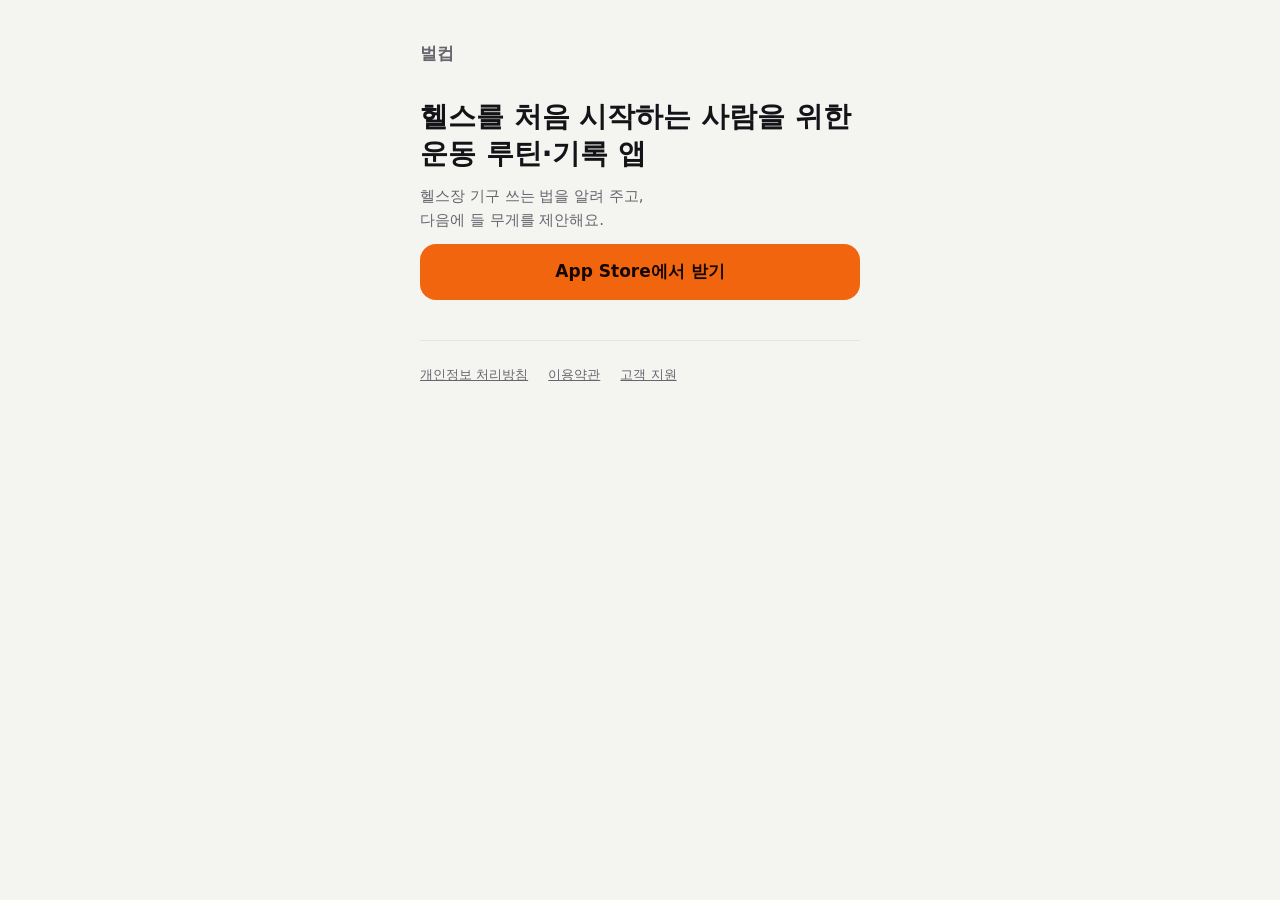
==== index.html @ 5767cc4a "bulcup.kr 사이트" ====
<!DOCTYPE html>
<html lang="ko">
<head>
<meta charset="utf-8">
<meta name="viewport" content="width=device-width, initial-scale=1, viewport-fit=cover">
<meta http-equiv="Content-Security-Policy" content="default-src 'none'; style-src 'self'; img-src 'self'; base-uri 'none'; form-action 'none'">
<meta name="referrer" content="no-referrer">
<title>벌컵</title>
<link rel="stylesheet" href="/site.css">
</head>
<body>
<main>
  <p class="wordmark">벌컵</p>
  <h1>헬스를 처음 시작하는 사람을 위한 운동 루틴·기록 앱</h1>
  <p class="sub">헬스장 기구 쓰는 법을 알려 주고,<br>다음에 들 무게를 제안해요.</p>
  <a class="button" href="https://apps.apple.com/kr/app/id6822601640">App Store에서 받기</a>
  <footer>
    <a href="https://pherd94.github.io/bulcup-privacy/">개인정보 처리방침</a>
    <a href="https://pherd94.github.io/bulcup-privacy/terms/">이용약관</a>
    <a href="https://pherd94.github.io/bulcup-privacy/support/">고객 지원</a>
  </footer>
</main>
</body>
</html>
---- site.css ----
/* DESIGN.md §2 color tokens. Light is derived, dark is the source; the page follows the system setting. */
:root {
  color-scheme: light dark;
  --bg: #F4F4F1; --surface: #FFFFFF; --surface-raised: #F0EFEB; --stroke: #E6E5E0; --stroke-strong: #C9C8C2;
  --text-primary: #141418; --text-secondary: #66666E; --accent: #F2650F; --on-accent: #140800;
}
@media (prefers-color-scheme: dark) {
  :root {
    --bg: #0B0B0F; --surface: #16161B; --surface-raised: #202027; --stroke: #26262E; --stroke-strong: #3A3A44;
    --text-primary: #F5F5F2; --text-secondary: #A1A1AA; --accent: #FF7A1A;
  }
}

* { box-sizing: border-box; }
html { -webkit-text-size-adjust: 100%; }
body {
  margin: 0; background: var(--bg); color: var(--text-primary);
  font-family: -apple-system, BlinkMacSystemFont, "Apple SD Gothic Neo", system-ui, sans-serif;
  font-size: 1.0625rem; line-height: 1.6; word-break: keep-all; overflow-wrap: break-word;
}
main {
  max-width: 30rem; margin: 0 auto;
  padding: max(2.5rem, env(safe-area-inset-top)) max(1.25rem, env(safe-area-inset-right)) 3rem max(1.25rem, env(safe-area-inset-left));
}
h1 { font-size: 1.75rem; line-height: 1.3; margin: 0 0 .75rem; font-weight: 700; }
p { margin: 0 0 .75rem; }
.wordmark { font-weight: 700; color: var(--text-secondary); margin-bottom: 2rem; }
.sub { color: var(--text-secondary); font-size: .9375rem; }
.card {
  background: var(--surface); border: 1px solid var(--stroke); border-radius: 20px;
  padding: 1.25rem; margin: 1.5rem 0 .75rem;
}
.label { font-size: .75rem; font-weight: 600; color: var(--text-secondary); margin: 0 0 .25rem; }
.code {
  font-family: ui-rounded, "SF Pro Rounded", system-ui, sans-serif; font-variant-numeric: tabular-nums;
  font-size: clamp(2.25rem, 12vw, 3rem); font-weight: 700; letter-spacing: .12em; line-height: 1.2;
  margin: 0 0 1rem; user-select: all; -webkit-user-select: all;
}
.button {
  display: flex; align-items: center; justify-content: center; width: 100%;
  min-height: 56px; padding: .75rem 1rem; border: 0; border-radius: 16px;
  font: inherit; font-weight: 600; text-decoration: none; cursor: pointer;
  background: var(--accent); color: var(--on-accent);
}
.button.secondary { min-height: 48px; background: var(--surface-raised); color: var(--text-primary); }
.button:active { opacity: .9; }
:focus-visible { outline: 2px solid var(--text-primary); outline-offset: 2px; }
.status { margin: .5rem 0 0; font-size: .9375rem; color: var(--text-secondary); text-align: center; }
a { color: var(--text-primary); }
footer { margin-top: 2.5rem; padding-top: 1rem; border-top: 1px solid var(--stroke); font-size: .8125rem; color: var(--text-secondary); }
footer a { color: var(--text-secondary); margin-right: 1rem; display: inline-block; padding: .5rem 0; }
[hidden] { display: none !important; }
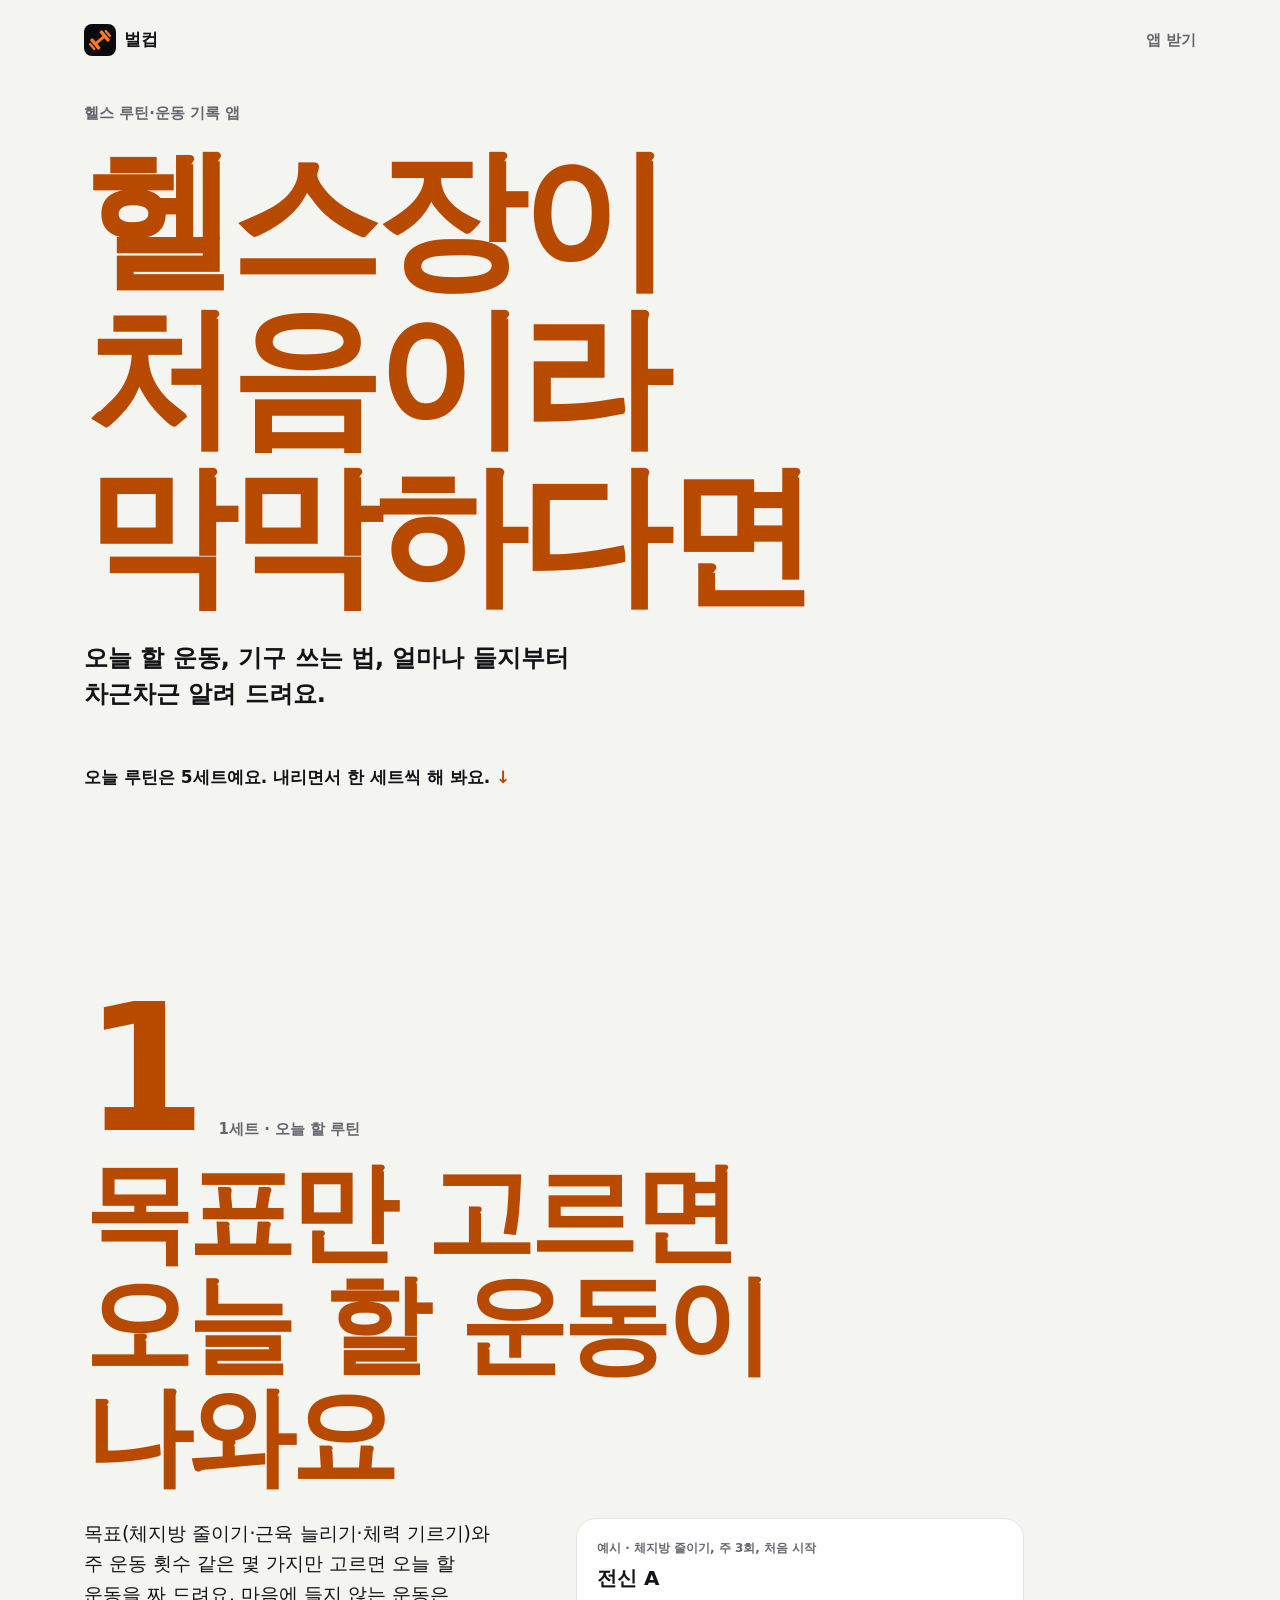
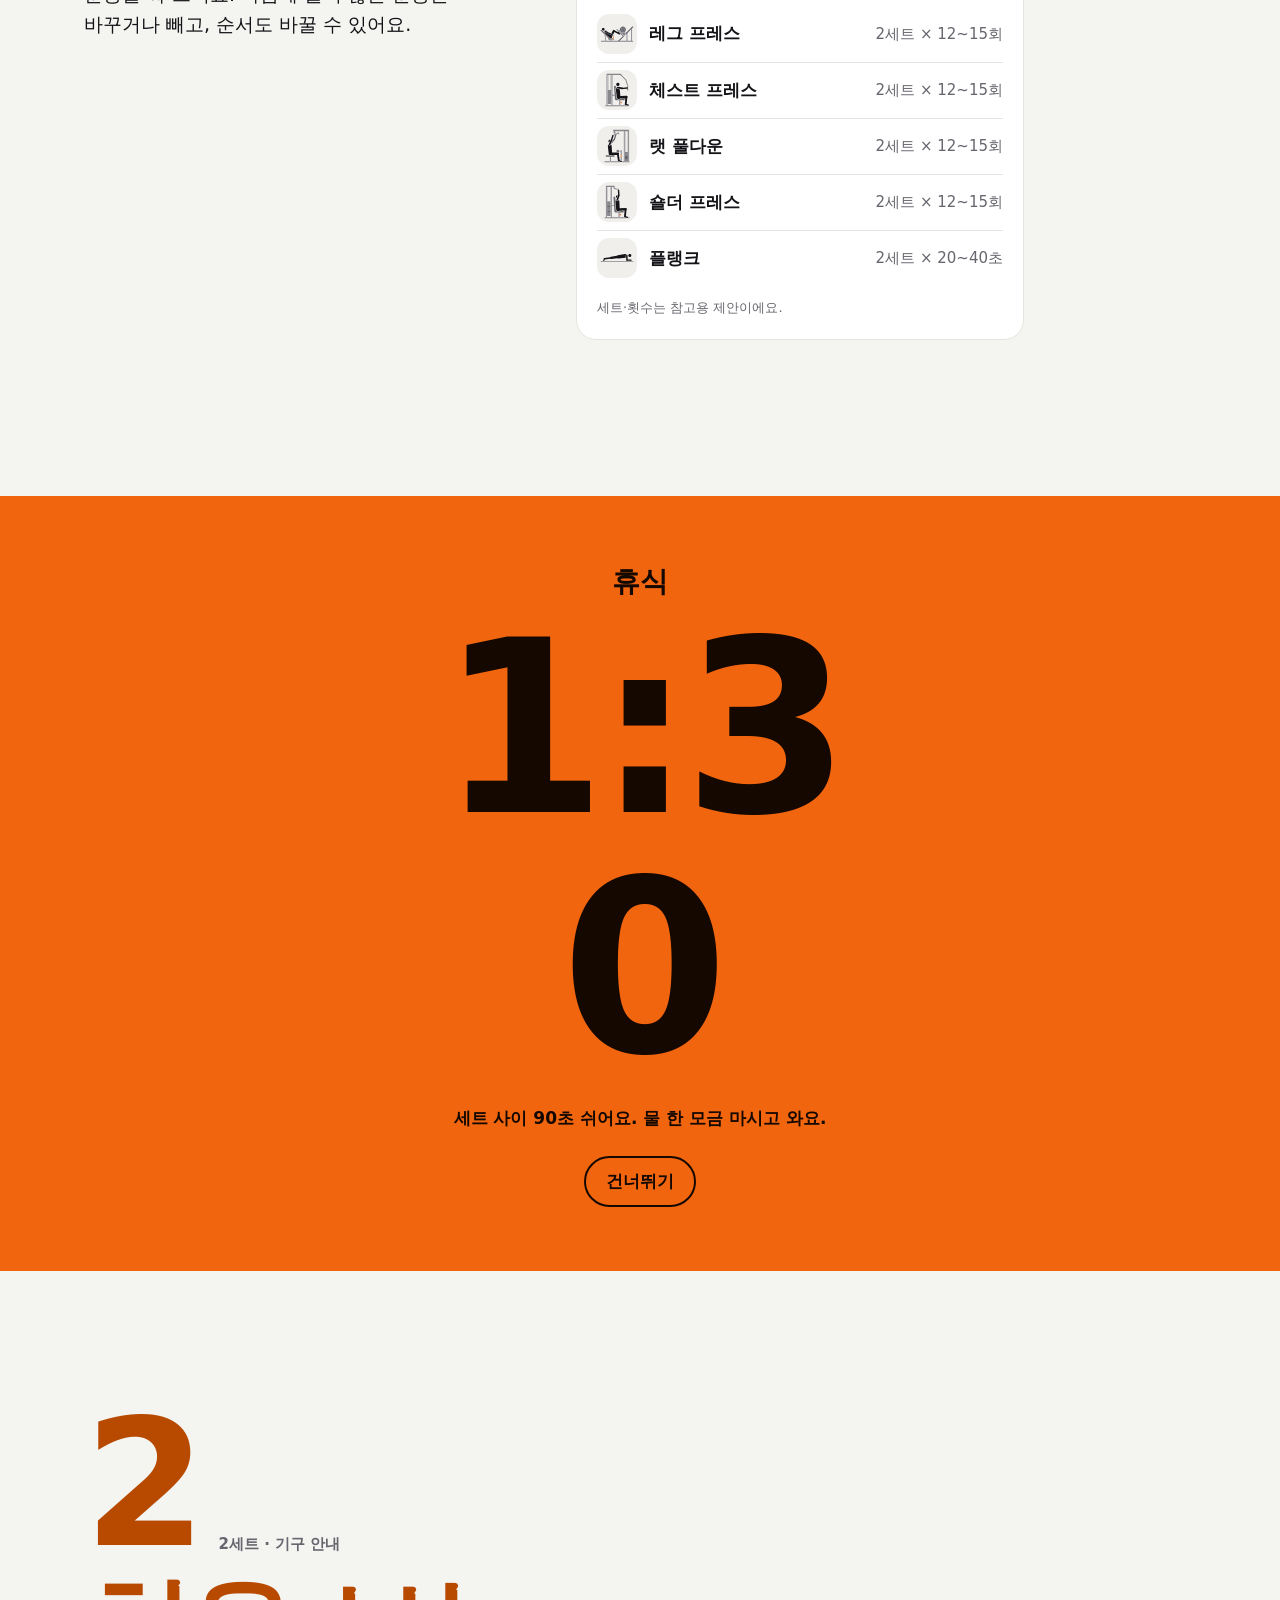
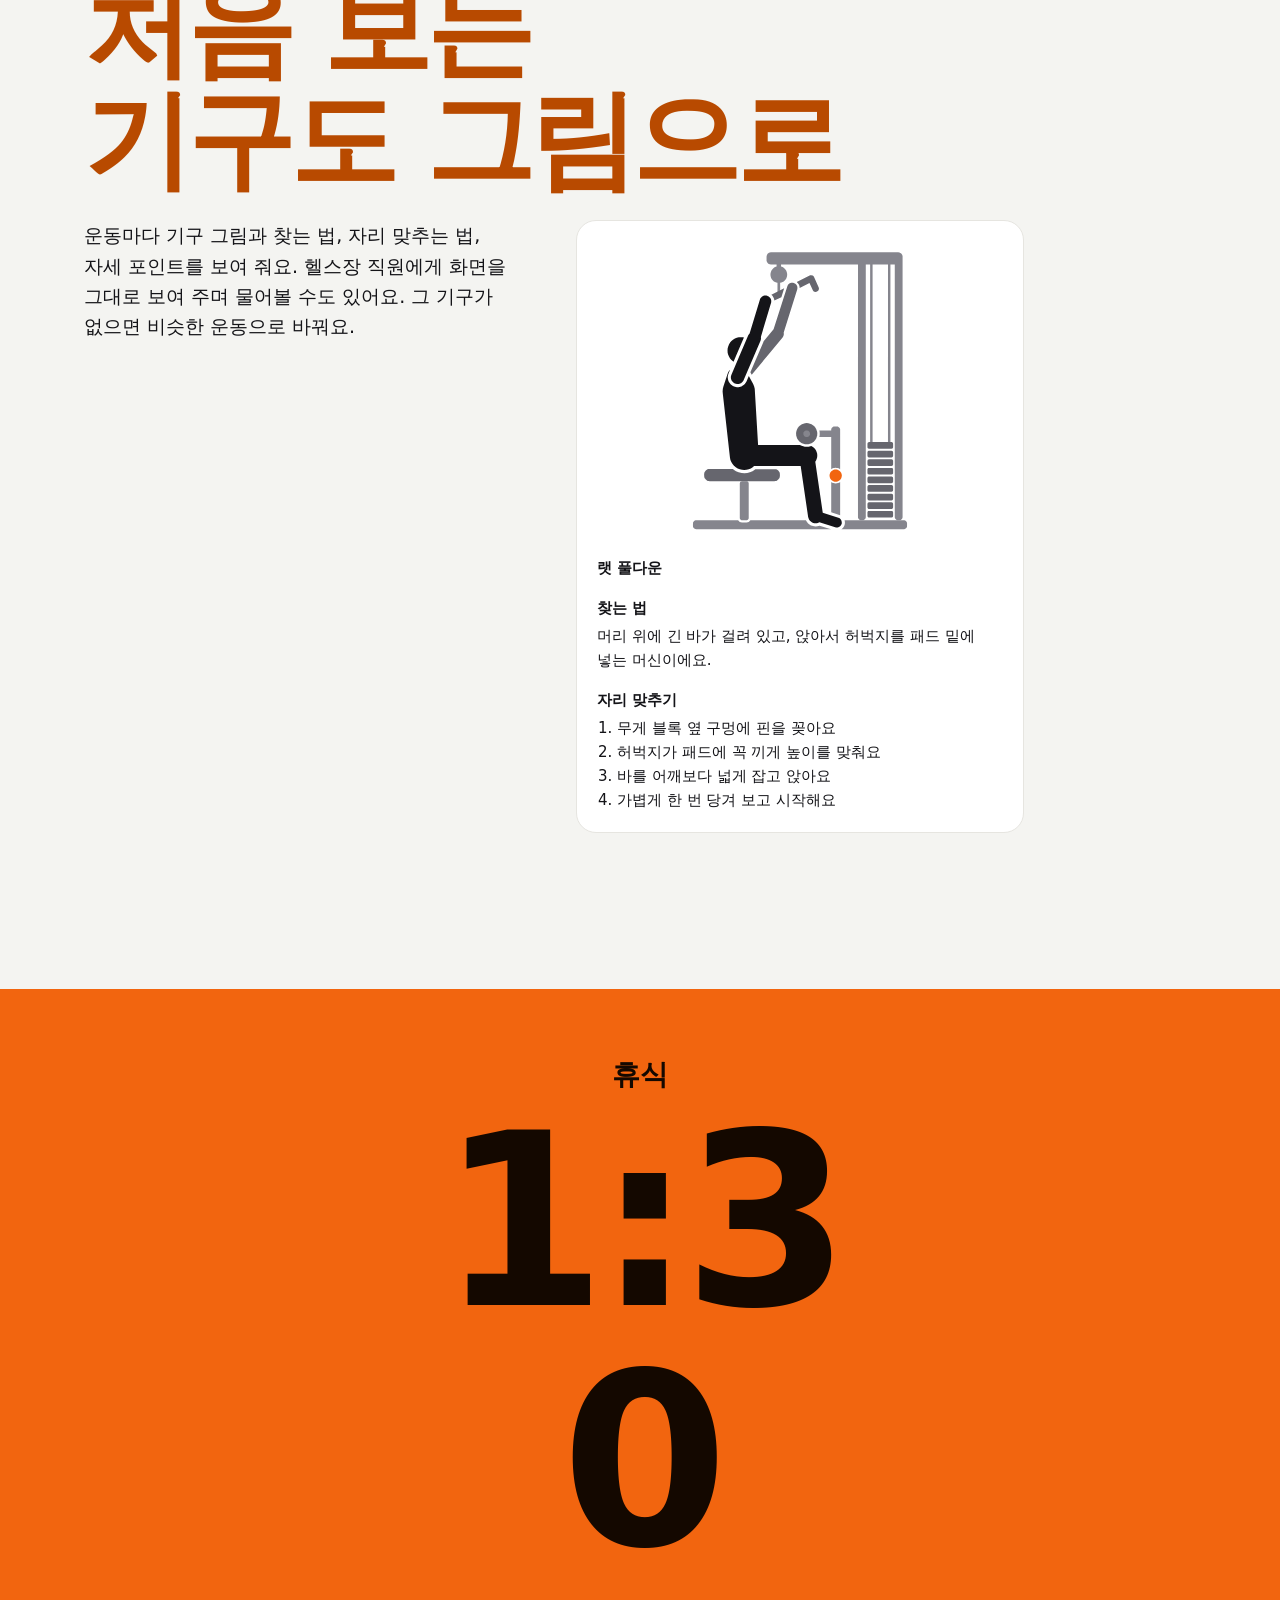
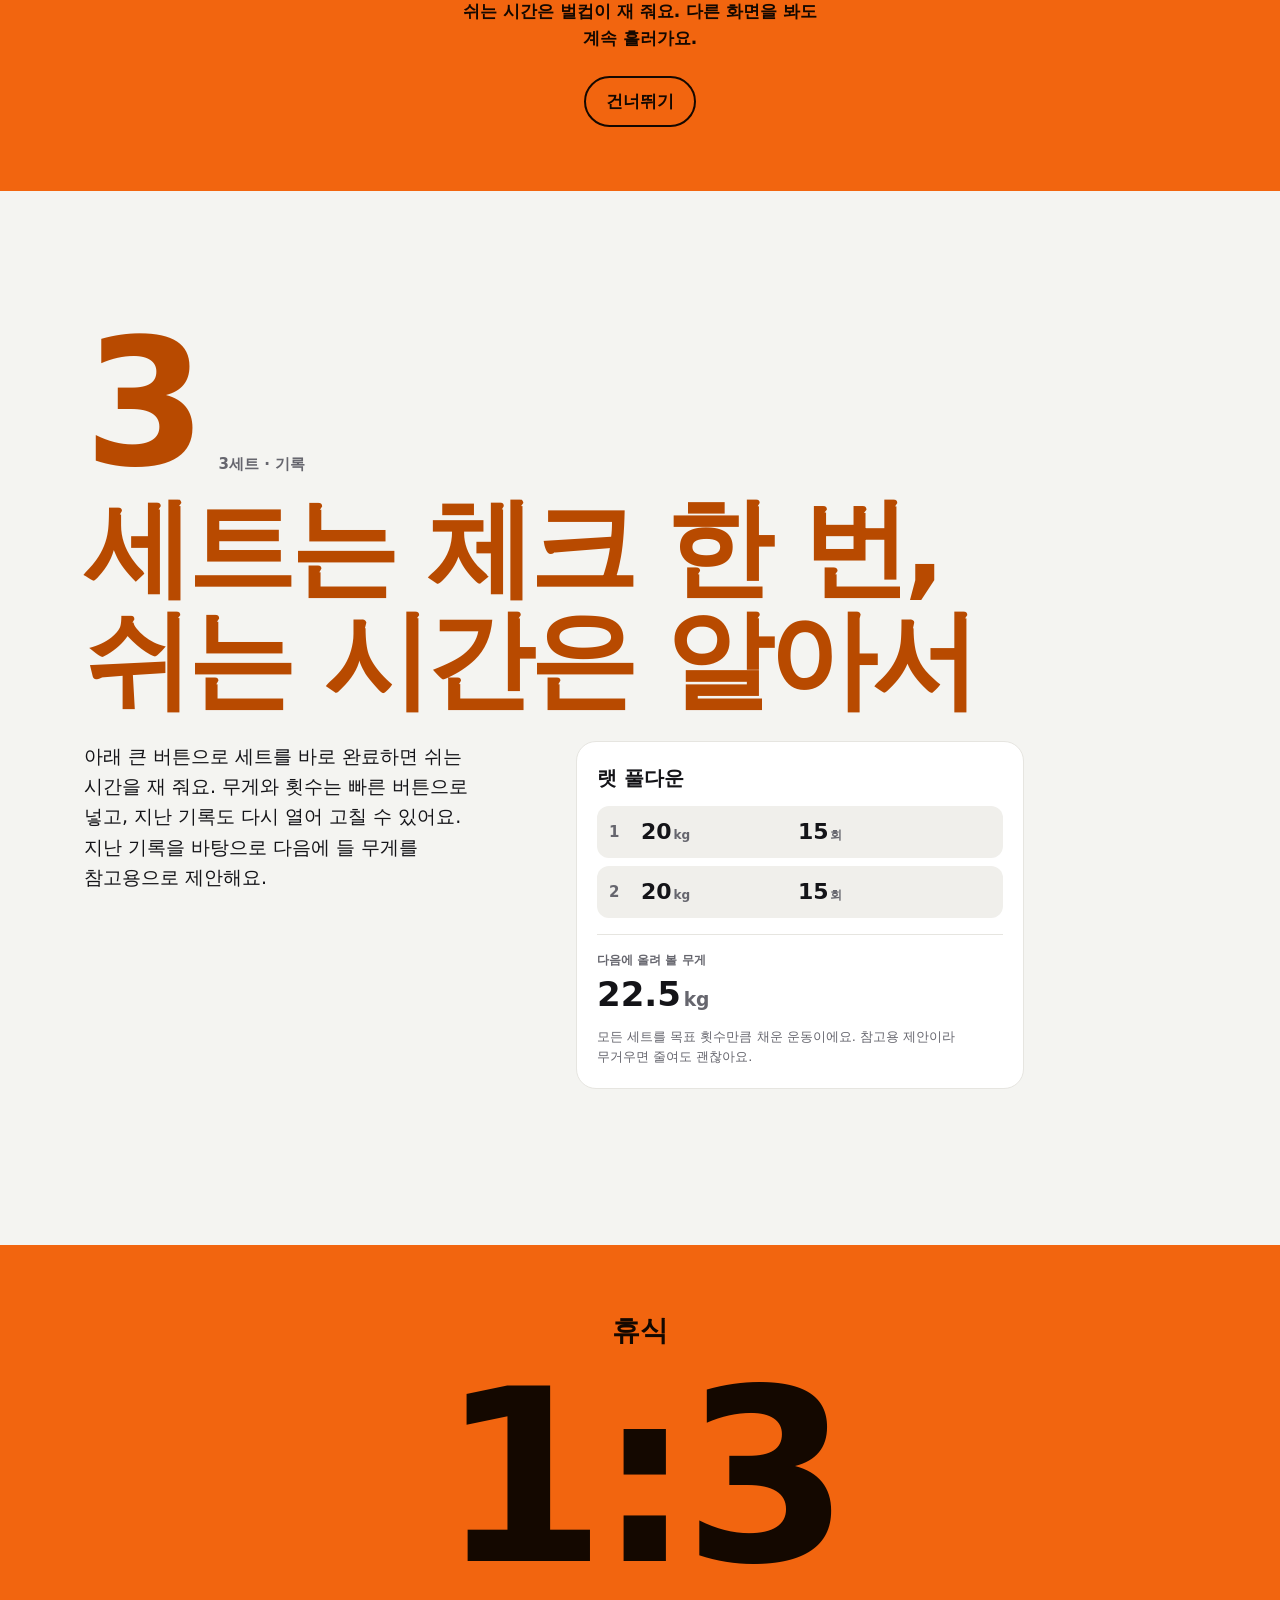
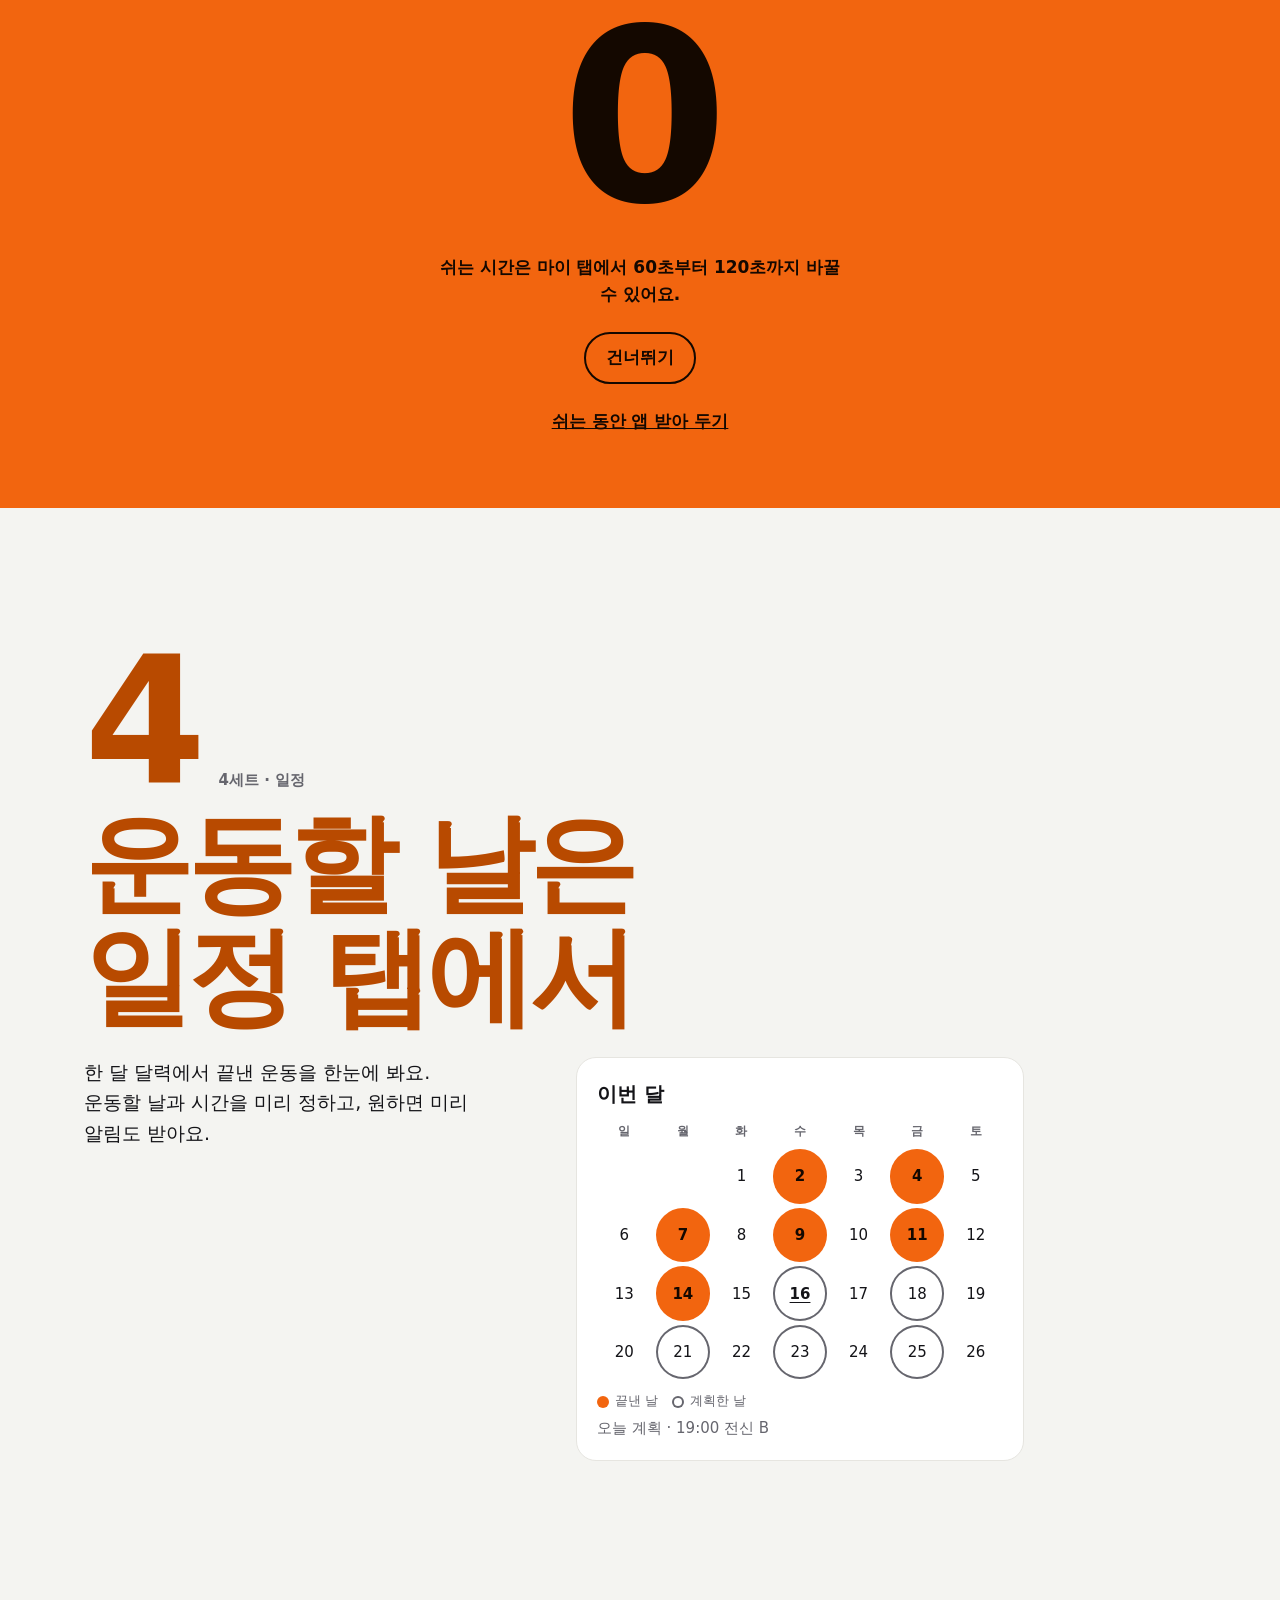
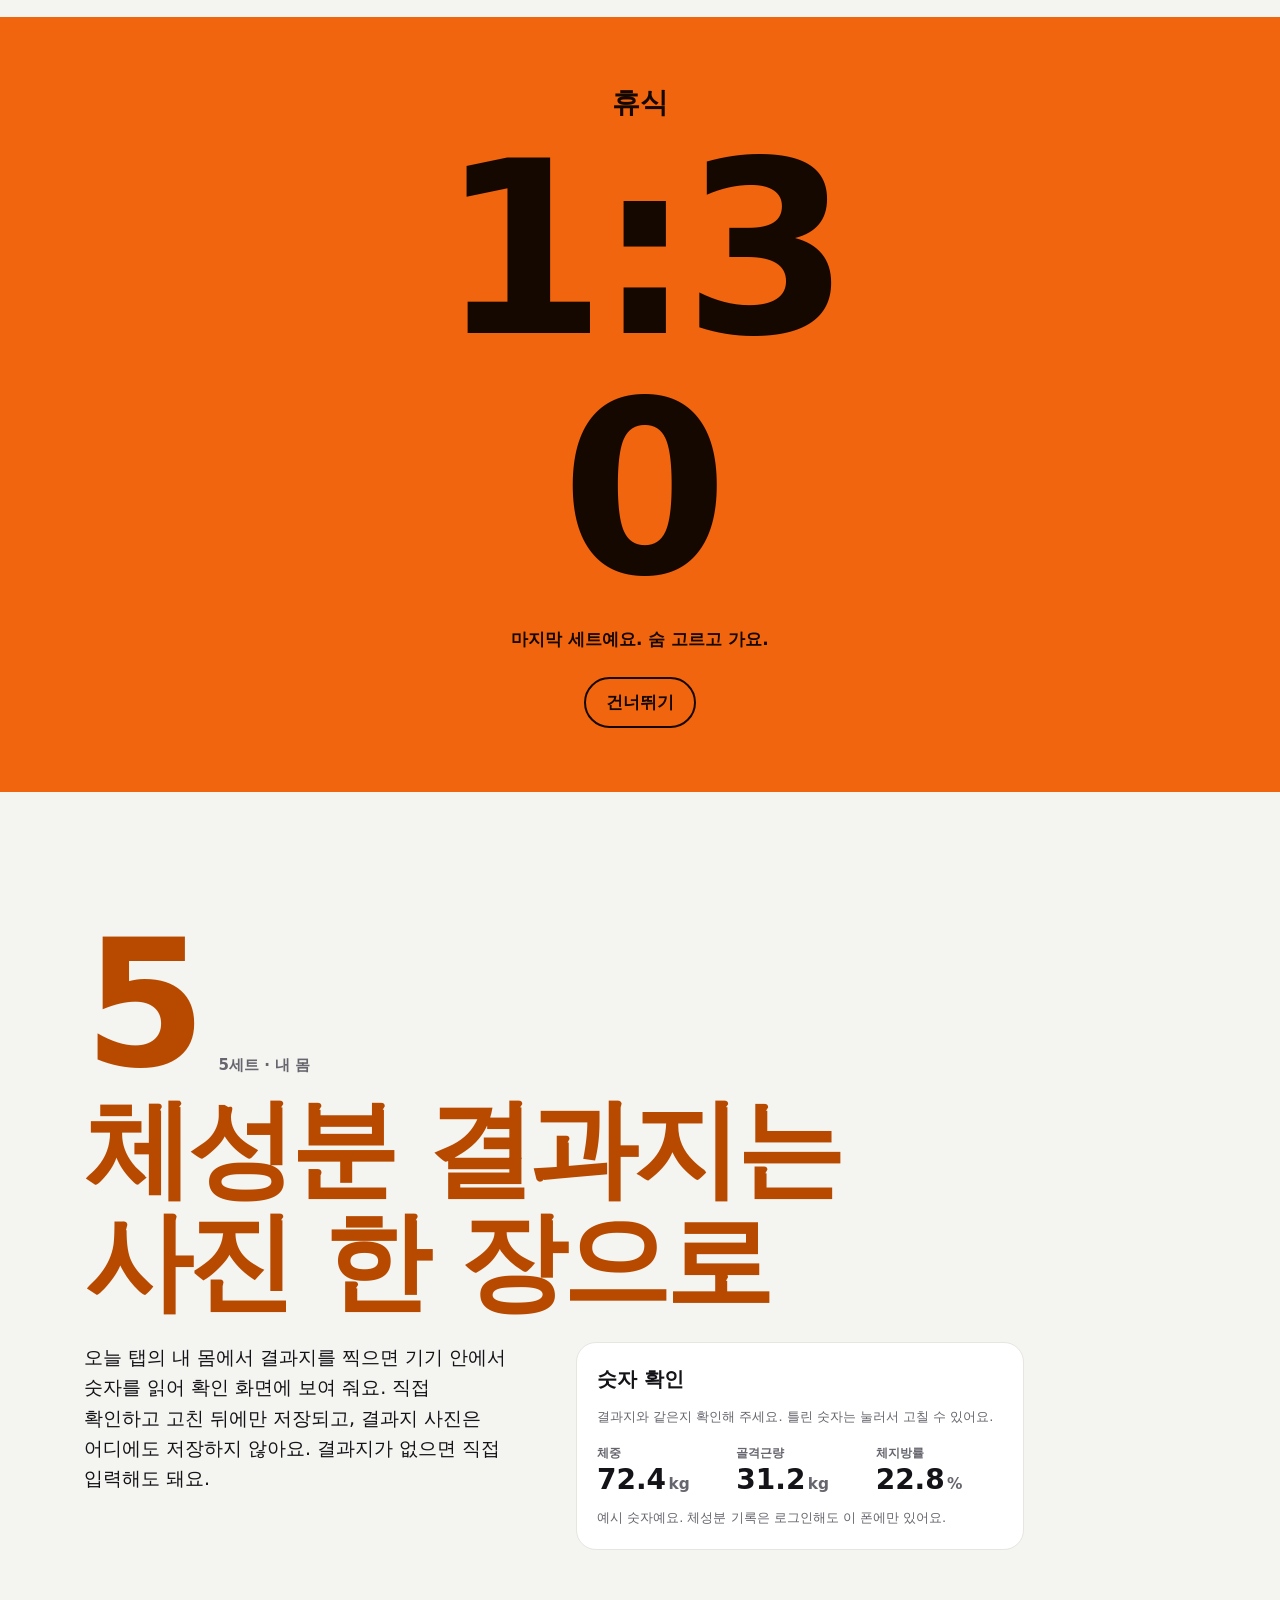
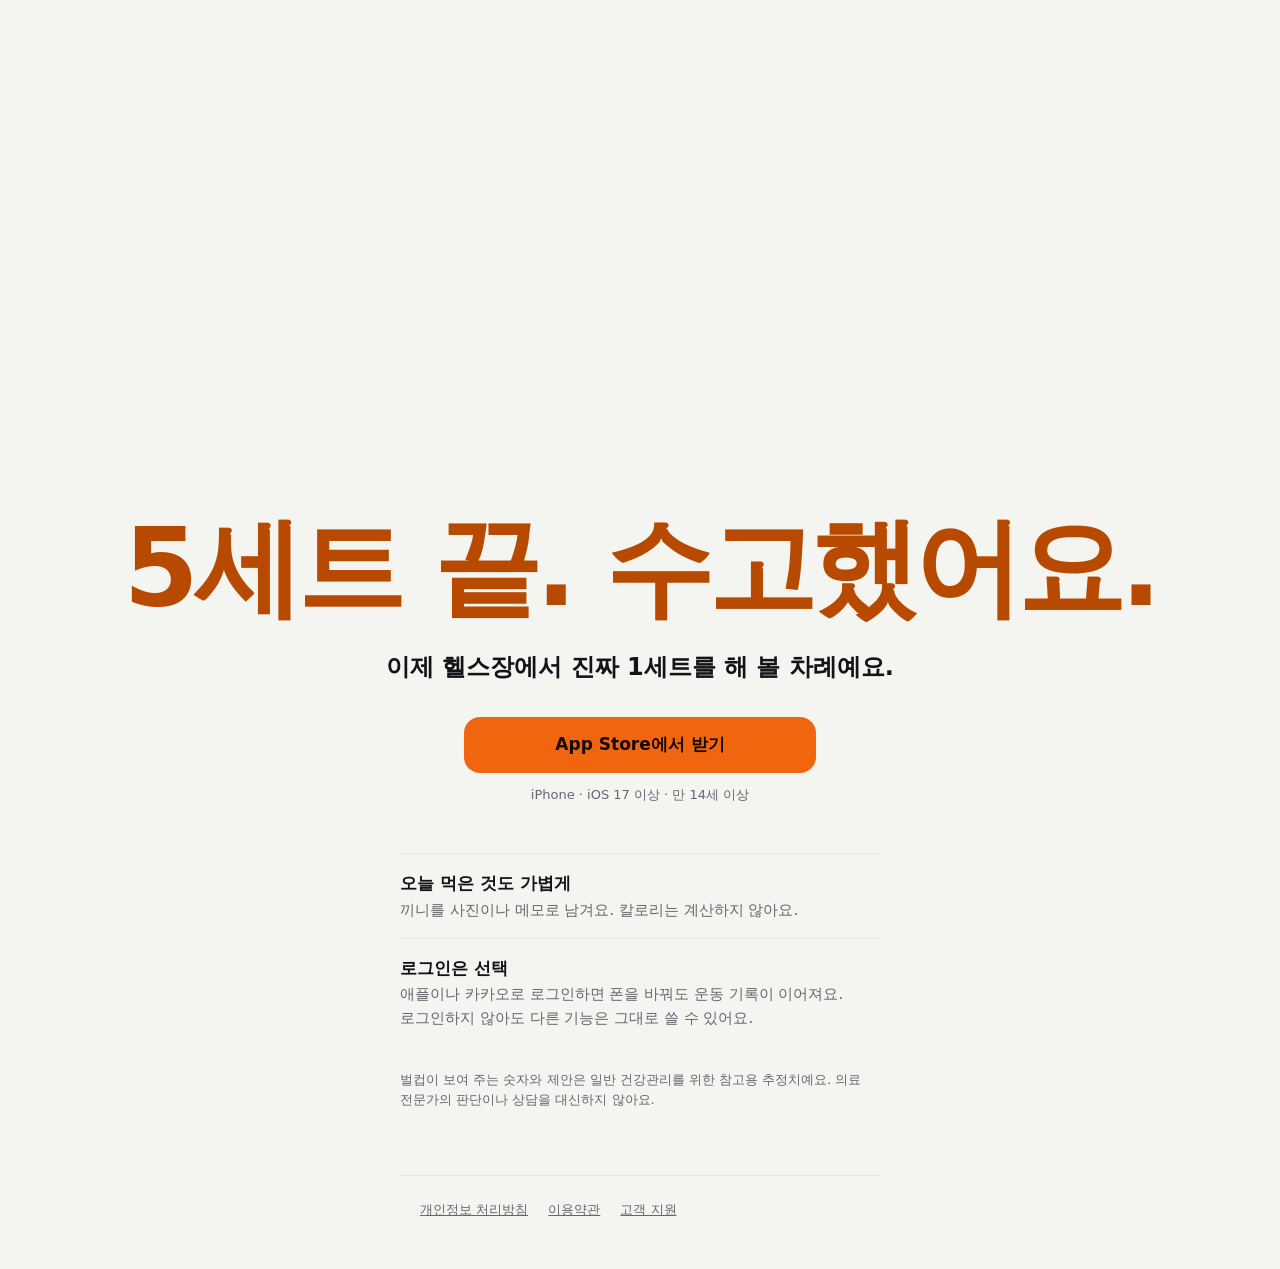
==== commit 18773305: "bulcup.kr 새 첫 화면: 스크롤 = 한 세트 (bulcup-app #141) Co-Authored-By: Claude Opus 5.5 <noreply@anthropic.co" ====
--- a/index.html
+++ b/index.html
@@ -3,22 +3,176 @@
 <head>
 <meta charset="utf-8">
 <meta name="viewport" content="width=device-width, initial-scale=1, viewport-fit=cover">
-<meta http-equiv="Content-Security-Policy" content="default-src 'none'; style-src 'self'; img-src 'self'; base-uri 'none'; form-action 'none'">
+<meta http-equiv="Content-Security-Policy" content="default-src 'none'; script-src 'self'; style-src 'self'; img-src 'self'; base-uri 'none'; form-action 'none'">
 <meta name="referrer" content="no-referrer">
-<title>벌컵</title>
+<meta name="description" content="헬스장이 처음이라 뭘 해야 할지 막막하다면 벌컵으로 시작해 보세요. 오늘 할 루틴과 기구 쓰는 법을 보여 주고, 다음에 들 무게를 참고용으로 제안해요.">
+<title>벌컵 - 헬스 루틴·운동 기록</title>
+<link rel="icon" href="/img/icon.png">
+<link rel="apple-touch-icon" href="/img/icon.png">
 <link rel="stylesheet" href="/site.css">
+<link rel="stylesheet" href="/landing.css">
+<script src="/landing.js" defer></script>
 </head>
-<body>
+<body class="landing">
+<!-- Gym display: decorative, filled in by landing.js. The real content is the text below. -->
+<div class="hud" aria-hidden="true">
+  <span class="hud__label">준비</span>
+  <span class="hud__num">00</span>
+  <span class="hud__unit">회</span>
+  <span class="hud__bar"><i></i><i></i><i></i><i></i><i></i></span>
+</div>
+
+<header class="top">
+  <a class="brand" href="/"><img src="/img/icon.png" alt="" width="32" height="32">벌컵</a>
+  <a class="top__get" href="https://apps.apple.com/kr/app/id6822601640">앱 받기</a>
+</header>
+
 <main>
-  <p class="wordmark">벌컵</p>
-  <h1>헬스를 처음 시작하는 사람을 위한 운동 루틴·기록 앱</h1>
-  <p class="sub">헬스장 기구 쓰는 법을 알려 주고,<br>다음에 들 무게를 제안해요.</p>
-  <a class="button" href="https://apps.apple.com/kr/app/id6822601640">App Store에서 받기</a>
-  <footer>
-    <a href="https://pherd94.github.io/bulcup-privacy/">개인정보 처리방침</a>
-    <a href="https://pherd94.github.io/bulcup-privacy/terms/">이용약관</a>
-    <a href="https://pherd94.github.io/bulcup-privacy/support/">고객 지원</a>
-  </footer>
+  <section class="hero" aria-labelledby="hero-title">
+    <p class="kicker">헬스 루틴·운동 기록 앱</p>
+    <h1 id="hero-title" class="poster">헬스장이 처음이라 막막하다면</h1>
+    <p class="lead">오늘 할 운동, 기구 쓰는 법, 얼마나 들지부터 차근차근 알려 드려요.</p>
+    <p class="cue">오늘 루틴은 5세트예요. 내리면서 한 세트씩 <span class="nw">해 봐요.</span></p>
+  </section>
+
+  <section class="set" id="set-1" data-step="set" data-set="1" aria-labelledby="set-1-title">
+    <p class="set__no"><span class="set__big" aria-hidden="true">1</span>1세트 · 오늘 할 루틴</p>
+    <h2 id="set-1-title" class="poster">목표만 고르면 <span class="nw">오늘 할 운동이</span> 나와요</h2>
+    <p>목표(체지방 줄이기·근육 늘리기·체력 기르기)와 주 운동 횟수 같은 몇 가지만 고르면 오늘 할 운동을 짜 드려요. 마음에 들지 않는 운동은 바꾸거나 빼고, 순서도 바꿀 수 있어요.</p>
+    <div class="card">
+      <p class="card__meta">예시 · 체지방 줄이기, 주 3회, 처음 시작</p>
+      <p class="card__title">전신 A</p>
+      <ul class="routine">
+        <li><picture><source srcset="/img/ex_leg_press_thumb_dark.svg" media="(prefers-color-scheme: dark)"><img src="/img/ex_leg_press_thumb.svg" alt="" width="40" height="40"></picture><span>레그 프레스</span><span class="num">2세트 × 12~15회</span></li>
+        <li><picture><source srcset="/img/ex_chest_press_thumb_dark.svg" media="(prefers-color-scheme: dark)"><img src="/img/ex_chest_press_thumb.svg" alt="" width="40" height="40"></picture><span>체스트 프레스</span><span class="num">2세트 × 12~15회</span></li>
+        <li><picture><source srcset="/img/ex_lat_pulldown_thumb_dark.svg" media="(prefers-color-scheme: dark)"><img src="/img/ex_lat_pulldown_thumb.svg" alt="" width="40" height="40"></picture><span>랫 풀다운</span><span class="num">2세트 × 12~15회</span></li>
+        <li><picture><source srcset="/img/ex_shoulder_press_thumb_dark.svg" media="(prefers-color-scheme: dark)"><img src="/img/ex_shoulder_press_thumb.svg" alt="" width="40" height="40"></picture><span>숄더 프레스</span><span class="num">2세트 × 12~15회</span></li>
+        <li><picture><source srcset="/img/ex_plank_thumb_dark.svg" media="(prefers-color-scheme: dark)"><img src="/img/ex_plank_thumb.svg" alt="" width="40" height="40"></picture><span>플랭크</span><span class="num">2세트 × 20~40초</span></li>
+      </ul>
+      <p class="note">세트·횟수는 참고용 제안이에요.</p>
+    </div>
+  </section>
+
+  <div class="rest" data-step="rest">
+    <p class="rest__title">휴식</p>
+    <p class="rest__timer" aria-hidden="true"><span class="rest__time">1:30</span><span class="rest__end">쉬는 시간 끝</span></p>
+    <p>세트 사이 90초 쉬어요. 물 한 모금 마시고 와요.</p>
+    <a class="rest__skip" href="#set-2">건너뛰기</a>
+  </div>
+
+  <section class="set" id="set-2" data-step="set" data-set="2" aria-labelledby="set-2-title">
+    <p class="set__no"><span class="set__big" aria-hidden="true">2</span>2세트 · 기구 안내</p>
+    <h2 id="set-2-title" class="poster">처음 보는 기구도 그림으로</h2>
+    <p>운동마다 기구 그림과 찾는 법, 자리 맞추는 법, 자세 포인트를 보여 줘요. 헬스장 직원에게 화면을 그대로 보여 주며 물어볼 수도 있어요. 그 기구가 없으면 비슷한 운동으로 바꿔요.</p>
+    <div class="card card--guide">
+      <picture><source srcset="/img/ex_lat_pulldown_dark.svg" media="(prefers-color-scheme: dark)"><img class="hero-art" src="/img/ex_lat_pulldown.svg" alt="" width="400" height="300"></picture>
+      <div class="guide">
+        <p class="card__title">랫 풀다운</p>
+        <h3>찾는 법</h3>
+        <p>머리 위에 긴 바가 걸려 있고, 앉아서 허벅지를 패드 밑에 넣는 머신이에요.</p>
+        <h3>자리 맞추기</h3>
+        <ol>
+          <li>무게 블록 옆 구멍에 핀을 꽂아요</li>
+          <li>허벅지가 패드에 꼭 끼게 높이를 맞춰요</li>
+          <li>바를 어깨보다 넓게 잡고 앉아요</li>
+          <li>가볍게 한 번 당겨 보고 시작해요</li>
+        </ol>
+      </div>
+    </div>
+  </section>
+
+  <div class="rest" data-step="rest">
+    <p class="rest__title">휴식</p>
+    <p class="rest__timer" aria-hidden="true"><span class="rest__time">1:30</span><span class="rest__end">쉬는 시간 끝</span></p>
+    <p>쉬는 시간은 벌컵이 재 줘요. 다른 화면을 봐도 계속 흘러가요.</p>
+    <a class="rest__skip" href="#set-3">건너뛰기</a>
+  </div>
+
+  <section class="set" id="set-3" data-step="set" data-set="3" aria-labelledby="set-3-title">
+    <p class="set__no"><span class="set__big" aria-hidden="true">3</span>3세트 · 기록</p>
+    <h2 id="set-3-title" class="poster">세트는 체크 한 번, 쉬는 시간은 알아서</h2>
+    <p>아래 큰 버튼으로 세트를 바로 완료하면 쉬는 시간을 재 줘요. 무게와 횟수는 빠른 버튼으로 넣고, 지난 기록도 다시 열어 고칠 수 있어요. 지난 기록을 바탕으로 다음에 들 무게를 참고용으로 제안해요.</p>
+    <div class="card">
+      <p class="card__title">랫 풀다운</p>
+      <ol class="sets">
+        <li class="sets__row"><span class="num">1</span><span class="num">20<small>kg</small></span><span class="num">15<small>회</small></span><span class="check" aria-hidden="true"></span><span class="sr">완료</span></li>
+        <li class="sets__row"><span class="num">2</span><span class="num">20<small>kg</small></span><span class="num">15<small>회</small></span><span class="check" aria-hidden="true"></span><span class="sr">완료</span></li>
+      </ol>
+      <div class="next">
+        <p class="card__meta">다음에 올려 볼 무게</p>
+        <p class="next__kg num">22.5<small>kg</small></p>
+        <p class="note">모든 세트를 목표 횟수만큼 채운 운동이에요. 참고용 제안이라 무거우면 줄여도 괜찮아요.</p>
+      </div>
+    </div>
+  </section>
+
+  <div class="rest" data-step="rest">
+    <p class="rest__title">휴식</p>
+    <p class="rest__timer" aria-hidden="true"><span class="rest__time">1:30</span><span class="rest__end">쉬는 시간 끝</span></p>
+    <p>쉬는 시간은 마이 탭에서 60초부터 120초까지 바꿀 수 있어요.</p>
+    <a class="rest__skip" href="#set-4">건너뛰기</a>
+    <a class="rest__get" href="https://apps.apple.com/kr/app/id6822601640">쉬는 동안 앱 받아 두기</a>
+  </div>
+
+  <section class="set" id="set-4" data-step="set" data-set="4" aria-labelledby="set-4-title">
+    <p class="set__no"><span class="set__big" aria-hidden="true">4</span>4세트 · 일정</p>
+    <h2 id="set-4-title" class="poster">운동할 날은 일정 탭에서</h2>
+    <p>한 달 달력에서 끝낸 운동을 한눈에 봐요. 운동할 날과 시간을 미리 정하고, 원하면 미리 알림도 받아요.</p>
+    <div class="card">
+      <p class="card__title">이번 달</p>
+      <div class="cal" aria-hidden="true">
+        <b>일</b><b>월</b><b>화</b><b>수</b><b>목</b><b>금</b><b>토</b>
+        <i class="cal__gap"></i><i class="cal__gap"></i><i>1</i><i class="done">2</i><i>3</i><i class="done">4</i><i>5</i>
+        <i>6</i><i class="done">7</i><i>8</i><i class="done">9</i><i>10</i><i class="done">11</i><i>12</i>
+        <i>13</i><i class="done">14</i><i>15</i><i class="today plan">16</i><i>17</i><i class="plan">18</i><i>19</i>
+        <i>20</i><i class="plan">21</i><i>22</i><i class="plan">23</i><i>24</i><i class="plan">25</i><i>26</i>
+      </div>
+      <p class="cal__legend"><span class="dot dot--done" aria-hidden="true"></span>끝낸 날 <span class="dot dot--plan" aria-hidden="true"></span>계획한 날</p>
+      <p class="plan-line">오늘 계획 · <span class="num">19:00</span> 전신 B</p>
+    </div>
+  </section>
+
+  <div class="rest" data-step="rest">
+    <p class="rest__title">휴식</p>
+    <p class="rest__timer" aria-hidden="true"><span class="rest__time">1:30</span><span class="rest__end">쉬는 시간 끝</span></p>
+    <p>마지막 세트예요. 숨 고르고 가요.</p>
+    <a class="rest__skip" href="#set-5">건너뛰기</a>
+  </div>
+
+  <section class="set" id="set-5" data-step="set" data-set="5" aria-labelledby="set-5-title">
+    <p class="set__no"><span class="set__big" aria-hidden="true">5</span>5세트 · 내 몸</p>
+    <h2 id="set-5-title" class="poster">체성분 결과지는 사진 한 장으로</h2>
+    <p>오늘 탭의 내 몸에서 결과지를 찍으면 기기 안에서 숫자를 읽어 확인 화면에 보여 줘요. 직접 확인하고 고친 뒤에만 저장되고, 결과지 사진은 어디에도 저장하지 않아요. 결과지가 없으면 직접 입력해도 돼요.</p>
+    <div class="card">
+      <p class="card__title">숫자 확인</p>
+      <p class="note">결과지와 같은지 확인해 주세요. 틀린 숫자는 눌러서 고칠 수 있어요.</p>
+      <dl class="body">
+        <div><dt>체중</dt><dd class="num">72.4<small>kg</small></dd></div>
+        <div><dt>골격근량</dt><dd class="num">31.2<small>kg</small></dd></div>
+        <div><dt>체지방률</dt><dd class="num">22.8<small>%</small></dd></div>
+      </dl>
+      <p class="note">예시 숫자예요. 체성분 기록은 로그인해도 이 폰에만 있어요.</p>
+    </div>
+  </section>
+
+  <section class="end" data-step="end" aria-labelledby="end-title">
+    <p class="stamp">오운완</p>
+    <h2 id="end-title" class="poster">5세트 끝. 수고했어요.</h2>
+    <p class="lead">이제 헬스장에서 진짜 1세트를 해 볼 차례예요.</p>
+    <a class="button" href="https://apps.apple.com/kr/app/id6822601640">App Store에서 받기</a>
+    <p class="note center">iPhone · iOS 17 이상 · 만 14세 이상</p>
+    <ul class="extra">
+      <li><strong>오늘 먹은 것도 가볍게</strong>끼니를 사진이나 메모로 남겨요. 칼로리는 계산하지 않아요.</li>
+      <li><strong>로그인은 선택</strong>애플이나 카카오로 로그인하면 폰을 바꿔도 운동 기록이 이어져요. 로그인하지 않아도 다른 기능은 그대로 쓸 수 있어요.</li>
+    </ul>
+    <p class="note">벌컵이 보여 주는 숫자와 제안은 일반 건강관리를 위한 참고용 추정치예요. 의료 전문가의 판단이나 상담을 대신하지 않아요.</p>
+  </section>
 </main>
+
+<footer class="foot">
+  <a href="https://pherd94.github.io/bulcup-privacy/">개인정보 처리방침</a>
+  <a href="https://pherd94.github.io/bulcup-privacy/terms/">이용약관</a>
+  <a href="https://pherd94.github.io/bulcup-privacy/support/">고객 지원</a>
+</footer>
 </body>
 </html>
--- a/landing.css
+++ b/landing.css
@@ -0,0 +1,177 @@
+/* bulcup.kr landing ("스크롤 = 한 세트"). Plan: docs/plans/site/landing.md. Tokens come from site.css.
+   --accent-text: light-mode accent dark enough for text (4.74:1 on bg); dark mode keeps the accent (7.5:1). */
+:root { --accent-text: #B84A00; --accent-soft: #FFE9D9; --hud-bg: #0B0B0F; --hud-text: #F5F5F2; --hud-accent: #FF7A1A; --gutter: max(1.25rem, env(safe-area-inset-left)); }
+@media (prefers-color-scheme: dark) { :root { --accent-text: var(--accent); --accent-soft: #3A2210; } }
+
+.landing main { max-width: none; margin: 0; padding: 0; }
+
+/* Header */
+.top {
+  display: flex; align-items: center; justify-content: space-between; gap: 1rem;
+  padding: max(1rem, env(safe-area-inset-top)) var(--gutter) 0;
+  max-width: 72rem; margin: 0 auto;
+}
+.brand { display: inline-flex; align-items: center; gap: .5rem; font-weight: 700; text-decoration: none; min-height: 44px; }
+.brand img { border-radius: 8px; }
+.top__get { color: var(--text-secondary); font-size: .9375rem; font-weight: 600; text-decoration: none; padding: .75rem 0; }
+
+/* Shared poster type: huge, bold, tight, in the accent. */
+.poster {
+  font-size: clamp(2.5rem, 11.5vw, 6.75rem); line-height: 1.04; letter-spacing: -.045em; font-weight: 800;
+  color: var(--accent-text); margin: 0 0 1.5rem; text-wrap: balance;
+}
+.kicker, .set__no { font-size: .9375rem; font-weight: 700; color: var(--text-secondary); margin: 0 0 1rem; }
+.lead { font-size: clamp(1.125rem, 2.6vw, 1.5rem); line-height: 1.5; font-weight: 600; max-width: 34rem; }
+.num { font-family: ui-rounded, "SF Pro Rounded", -apple-system, system-ui, sans-serif; font-variant-numeric: tabular-nums; }
+.num small, dd small { font-size: .55em; font-weight: 600; color: var(--text-secondary); margin-left: .15em; }
+.note { font-size: .8125rem; color: var(--text-secondary); margin: .75rem 0 0; }
+.center { text-align: center; }
+.sr { position: absolute; width: 1px; height: 1px; overflow: hidden; clip-path: inset(50%); white-space: nowrap; }
+
+.hero, .set, .end { max-width: 72rem; margin: 0 auto; padding: 0 var(--gutter); }
+.hero { min-height: 88svh; display: flex; flex-direction: column; justify-content: center; padding-top: 2rem; padding-bottom: 3rem; }
+.hero .poster { font-size: clamp(3rem, 17vw, 9.5rem); max-width: 7ch; }
+.nw { white-space: nowrap; }
+.cue { margin-top: 2.5rem; font-weight: 700; text-wrap: balance; }
+.landing p { text-wrap: pretty; }
+.cue::after { content: " ↓"; content: " ↓" / ""; color: var(--accent-text); }
+
+/* One set */
+.set { padding-top: 6rem; padding-bottom: 6rem; position: relative; }
+.set > p:not(.set__no) { max-width: 34rem; }
+.set__no { display: flex; align-items: flex-end; gap: .75rem; }
+.set__big {
+  font-family: ui-rounded, "SF Pro Rounded", -apple-system, system-ui, sans-serif; font-variant-numeric: tabular-nums;
+  font-size: clamp(5rem, 24vw, 11rem); line-height: .8; font-weight: 800; color: var(--accent-text);
+}
+
+/* App-like cards (DESIGN.md §4: fill + 1px stroke, radius 20, no shadow). */
+.card { max-width: 30rem; margin-top: 2rem; }
+.card__title { font-size: 1.25rem; font-weight: 700; margin: 0 0 .75rem; }
+.card__meta { font-size: .75rem; font-weight: 600; color: var(--text-secondary); margin: 0 0 .25rem; }
+.routine, .sets, .extra { list-style: none; margin: 0; padding: 0; }
+.routine li { display: grid; grid-template-columns: 40px 1fr auto; align-items: center; gap: .75rem; min-height: 56px; border-top: 1px solid var(--stroke); }
+.routine li:first-child { border-top: 0; }
+.routine img { display: block; width: 40px; height: 40px; background: var(--surface-raised); border-radius: 12px; padding: 2px; }
+.routine li > span:first-of-type { font-weight: 600; }
+.routine .num, .plan-line { font-size: .9375rem; color: var(--text-secondary); }
+
+.card--guide { padding: 0; overflow: hidden; }
+.hero-art { display: block; width: 100%; height: auto; }
+.guide { padding: 0 1.25rem 1.25rem; }
+.guide h3 { font-size: .9375rem; font-weight: 700; margin: 1rem 0 .25rem; }
+.guide p, .guide ol { margin: 0; font-size: .9375rem; }
+.guide ol { padding-left: 1.25rem; }
+
+.sets__row {
+  display: grid; grid-template-columns: 1.5rem 1fr 1fr 2.25rem; align-items: center; gap: .5rem;
+  min-height: 52px; padding: 0 .75rem; margin-bottom: .5rem; border-radius: 12px; background: var(--accent-soft);
+  font-size: 1.375rem; font-weight: 600;
+}
+.sets__row > .num:first-child { font-size: .9375rem; color: var(--text-secondary); }
+.check { width: 2rem; height: 2rem; border-radius: 50%; background: var(--accent); position: relative; justify-self: end; }
+.check::after { content: ""; position: absolute; left: .7rem; top: .45rem; width: .45rem; height: .85rem; border: solid var(--on-accent); border-width: 0 .2rem .2rem 0; transform: rotate(45deg); }
+.next { margin-top: 1rem; padding-top: 1rem; border-top: 1px solid var(--stroke); }
+.next__kg { font-size: 2.125rem; font-weight: 700; margin: 0; line-height: 1.2; }
+
+.cal { display: grid; grid-template-columns: repeat(7, 1fr); gap: .25rem; text-align: center; }
+.cal b { font-size: .75rem; font-weight: 600; color: var(--text-secondary); padding-bottom: .25rem; }
+.cal i { font-style: normal; font-family: ui-rounded, "SF Pro Rounded", system-ui, sans-serif; font-size: .9375rem; aspect-ratio: 1; display: grid; place-items: center; border-radius: 50%; }
+.cal .done { background: var(--accent); color: var(--on-accent); font-weight: 700; }
+.cal .plan { box-shadow: inset 0 0 0 2px var(--text-secondary); }
+.cal .today { font-weight: 700; text-decoration: underline; text-underline-offset: .2em; }
+.cal__legend { font-size: .8125rem; color: var(--text-secondary); margin: .75rem 0 .25rem; display: flex; align-items: center; gap: .375rem; flex-wrap: wrap; }
+.dot { width: .75rem; height: .75rem; border-radius: 50%; display: inline-block; }
+.dot--done { background: var(--accent); }
+.dot--plan { box-shadow: inset 0 0 0 2px var(--text-secondary); margin-left: .5rem; }
+.plan-line { margin: 0; }
+
+.body { display: grid; grid-template-columns: repeat(3, 1fr); gap: .75rem; margin: 1rem 0 0; }
+.body dt { font-size: .75rem; font-weight: 600; color: var(--text-secondary); }
+.body dd { margin: 0; font-size: 1.75rem; font-weight: 700; line-height: 1.2; white-space: nowrap; }
+
+/* Rest interlude: the one full-accent band, like the app's rest timer taking over. */
+.rest {
+  background: var(--accent); color: var(--on-accent); text-align: center;
+  padding: 4rem var(--gutter); min-height: 70svh; display: flex; flex-direction: column; align-items: center; justify-content: center;
+}
+.rest p { margin: 0; max-width: 26rem; font-weight: 600; }
+.rest .rest__title { font-size: clamp(1.25rem, 4vw, 1.75rem); font-weight: 800; }
+.rest .rest__timer { margin: .25rem 0 1rem; line-height: 1; }
+.rest__time {
+  display: block; font-family: ui-rounded, "SF Pro Rounded", -apple-system, system-ui, sans-serif; font-variant-numeric: tabular-nums;
+  font-size: clamp(6rem, 34vw, 15rem); font-weight: 800; letter-spacing: -.04em;
+}
+.rest__end { display: block; height: 0; overflow: hidden; font-weight: 800; }
+.rest.is-over .rest__end { height: auto; margin-top: .5rem; }
+.rest__skip {
+  margin-top: 1.5rem; color: var(--on-accent); font-weight: 700; text-decoration: none;
+  min-height: 44px; padding: .625rem 1.25rem; border: 2px solid var(--on-accent); border-radius: 999px;
+}
+
+/* The one App Store link between the top bar and the finish (the page is ~8,700px on a phone). */
+.rest__get { margin-top: 1rem; color: var(--on-accent); font-weight: 700; min-height: 44px; display: inline-flex; align-items: center; }
+
+/* Finish */
+.end { padding-top: 6rem; padding-bottom: 4rem; text-align: center; overflow-x: clip; }
+.end .poster, .end .lead { margin-left: auto; margin-right: auto; }
+.end .button { max-width: 22rem; margin: 2rem auto 0; }
+.stamp {
+  display: inline-block; margin: 0 0 2.5rem; padding: .1em .35em .15em;
+  font-size: clamp(4.5rem, 26vw, 12rem); font-weight: 800; line-height: 1; letter-spacing: -.06em;
+  color: var(--accent-text); border: .08em solid currentColor; border-radius: .18em; transform: rotate(-8deg);
+}
+.extra { text-align: left; max-width: 30rem; margin: 3rem auto 0; }
+.extra li { padding: 1rem 0; border-top: 1px solid var(--stroke); font-size: .9375rem; color: var(--text-secondary); }
+.extra strong { display: block; color: var(--text-primary); font-size: 1.0625rem; }
+.end > .note:last-child { max-width: 30rem; margin: 1.5rem auto 0; text-align: left; }
+.foot { max-width: 30rem; margin: 0 auto; padding: 1rem var(--gutter) max(2.5rem, env(safe-area-inset-bottom)); border-top: 1px solid var(--stroke); font-size: .8125rem; }
+.foot a { color: var(--text-secondary); margin-right: 1rem; display: inline-block; padding: .5rem 0; }
+
+/* Gym display (HUD). Hidden without JS; always dark like an LED board. */
+.hud { display: none; }
+.js .hud {
+  display: grid; grid-template-columns: auto auto; grid-template-areas: "label label" "num unit" "bar bar"; align-items: end; column-gap: .2rem;
+  position: fixed; z-index: 10; top: max(.75rem, env(safe-area-inset-top)); right: max(.75rem, env(safe-area-inset-right));
+  padding: .5rem .75rem .6rem; border-radius: 14px; background: var(--hud-bg); color: var(--hud-text);
+  border: 1px solid #26262E; pointer-events: none;
+  opacity: 0; transform: translateY(-.5rem); transition: opacity .25s ease-out, transform .25s ease-out;
+}
+.js .hud.is-on { opacity: 1; transform: none; }
+.hud__label { grid-area: label; font-size: .6875rem; font-weight: 700; color: #A1A1AA; }
+.hud__num {
+  grid-area: num; font-family: ui-rounded, "SF Pro Rounded", -apple-system, system-ui, sans-serif; font-variant-numeric: tabular-nums;
+  font-size: 2rem; font-weight: 800; line-height: 1; color: var(--hud-accent); min-width: 2ch;
+}
+.hud__unit { grid-area: unit; font-size: .75rem; font-weight: 700; color: #A1A1AA; padding-bottom: .15rem; }
+.hud__bar { grid-area: bar; display: flex; gap: 3px; margin-top: .4rem; }
+.hud__bar i { flex: 1; height: 4px; border-radius: 2px; background: #3A3A44; }
+.hud__bar i.is-done { background: var(--hud-accent); }
+
+/* JS-only start states (no JS or reduced motion = the final state is what you see). */
+.js .sets__row { background: var(--surface-raised); transition: background-color .25s ease-out; }
+.js .sets__row .check { transform: scale(.4); opacity: 0; transition: transform .25s cubic-bezier(.3, 1.4, .5, 1), opacity .2s ease-out; }
+.js .sets__row:nth-child(2), .js .sets__row:nth-child(2) .check { transition-delay: .5s; }
+.js .is-in .sets__row { background: var(--accent-soft); }
+.js .is-in .sets__row .check { transform: none; opacity: 1; }
+.js .stamp { opacity: 0; transform: scale(1.8) rotate(-16deg); transition: transform .3s cubic-bezier(.2, .9, .3, 1.15), opacity .15s ease-out; }
+.js .stamp.is-in { opacity: 1; transform: rotate(-8deg); }
+
+@media (min-width: 64rem) {
+  .set { display: grid; grid-template-columns: minmax(0, 1fr) minmax(0, 28rem); column-gap: 4rem; align-items: start; padding-top: 9rem; padding-bottom: 9rem; }
+  .set > .set__no, .set > .poster { grid-column: 1 / -1; }
+  .set > p:not(.set__no) { grid-column: 1; font-size: 1.1875rem; }
+  .set > .card { grid-column: 2; grid-row: 3 / span 2; margin-top: 0; }
+  .js .hud { top: 50%; right: 2rem; transform: translateY(-50%) translateX(.5rem); padding: 1rem 1.25rem 1.1rem; border-radius: 20px; }
+  .js .hud.is-on { transform: translateY(-50%); }
+  .hud__label { font-size: .875rem; }
+  .hud__num { font-size: 4.5rem; }
+  .hud__unit { font-size: 1rem; padding-bottom: .5rem; }
+  .hero, .set { padding-right: 12rem; }
+}
+
+@media (prefers-reduced-motion: reduce) {
+  *, *::before, *::after { transition: none !important; animation: none !important; }
+}
+/* On the orange rest band the default white ring is ~2.3:1; use the band text color. */
+.rest :focus-visible { outline-color: currentColor; }
